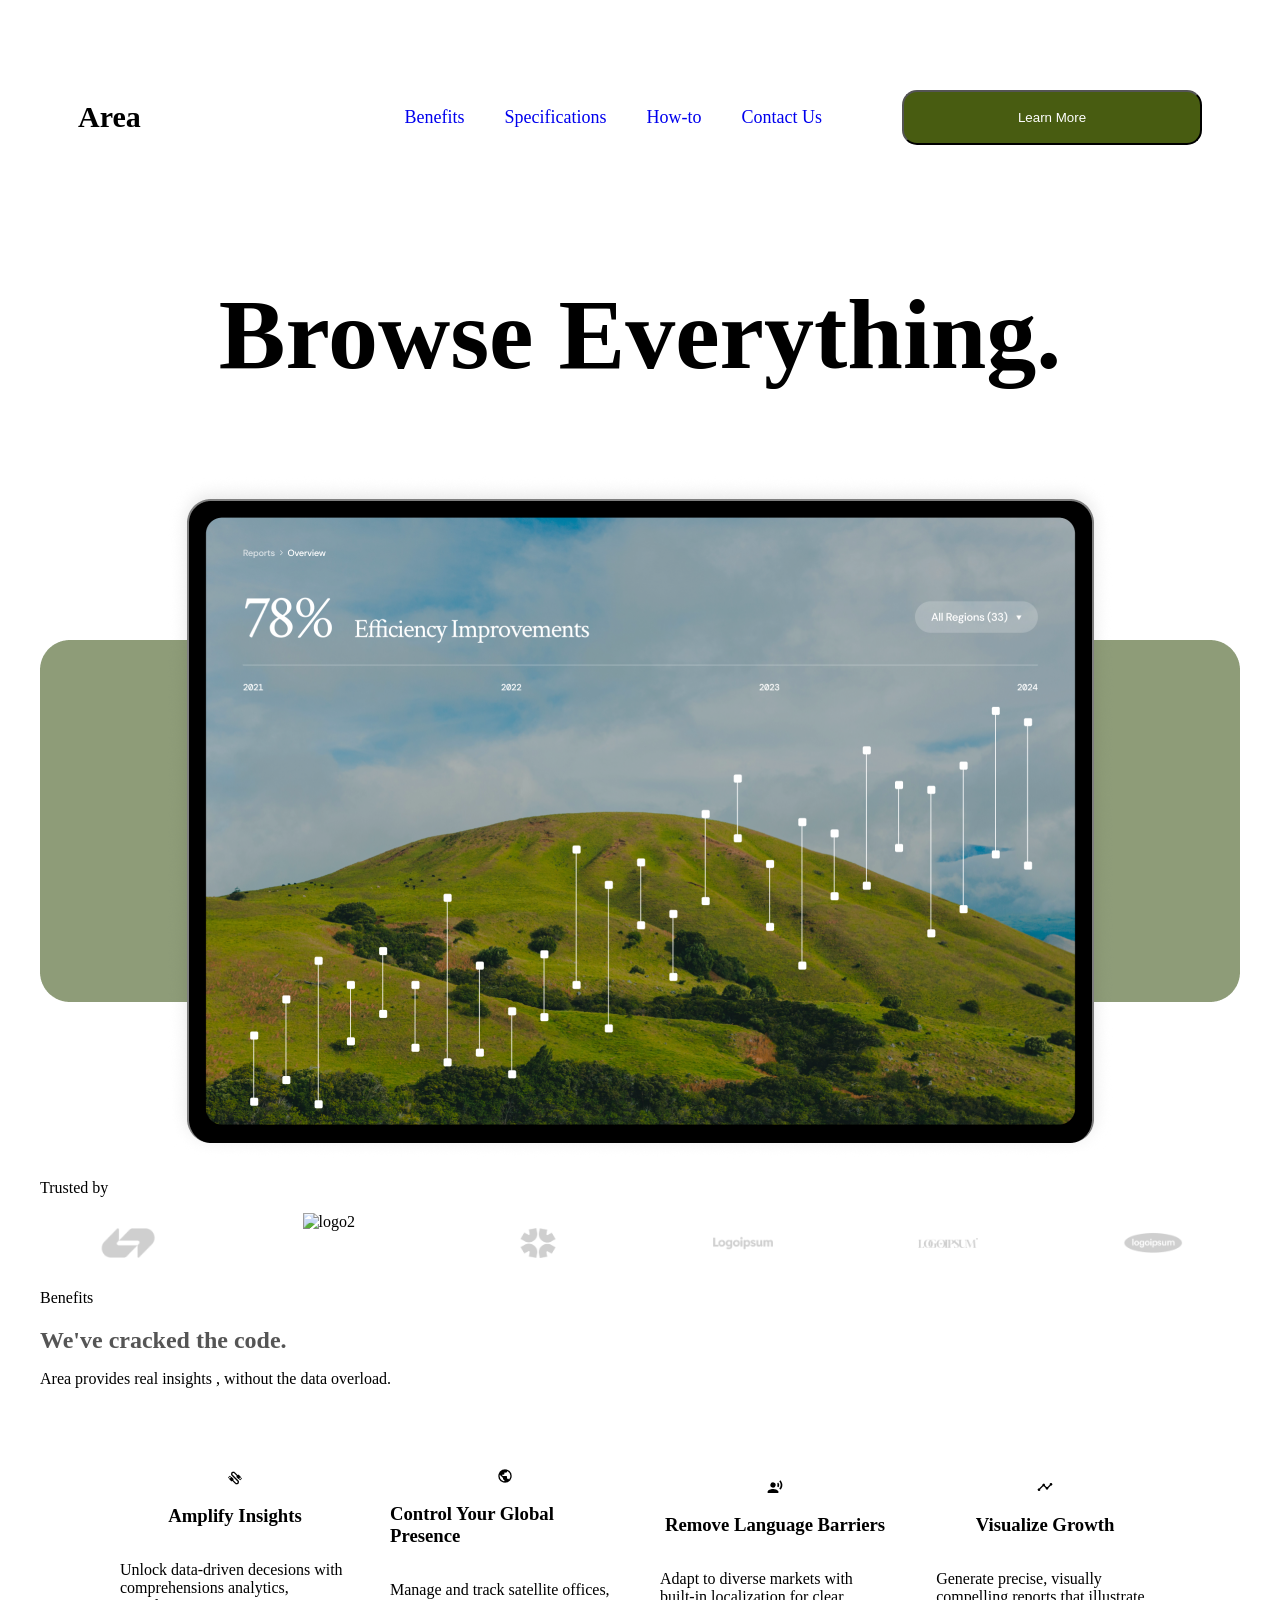
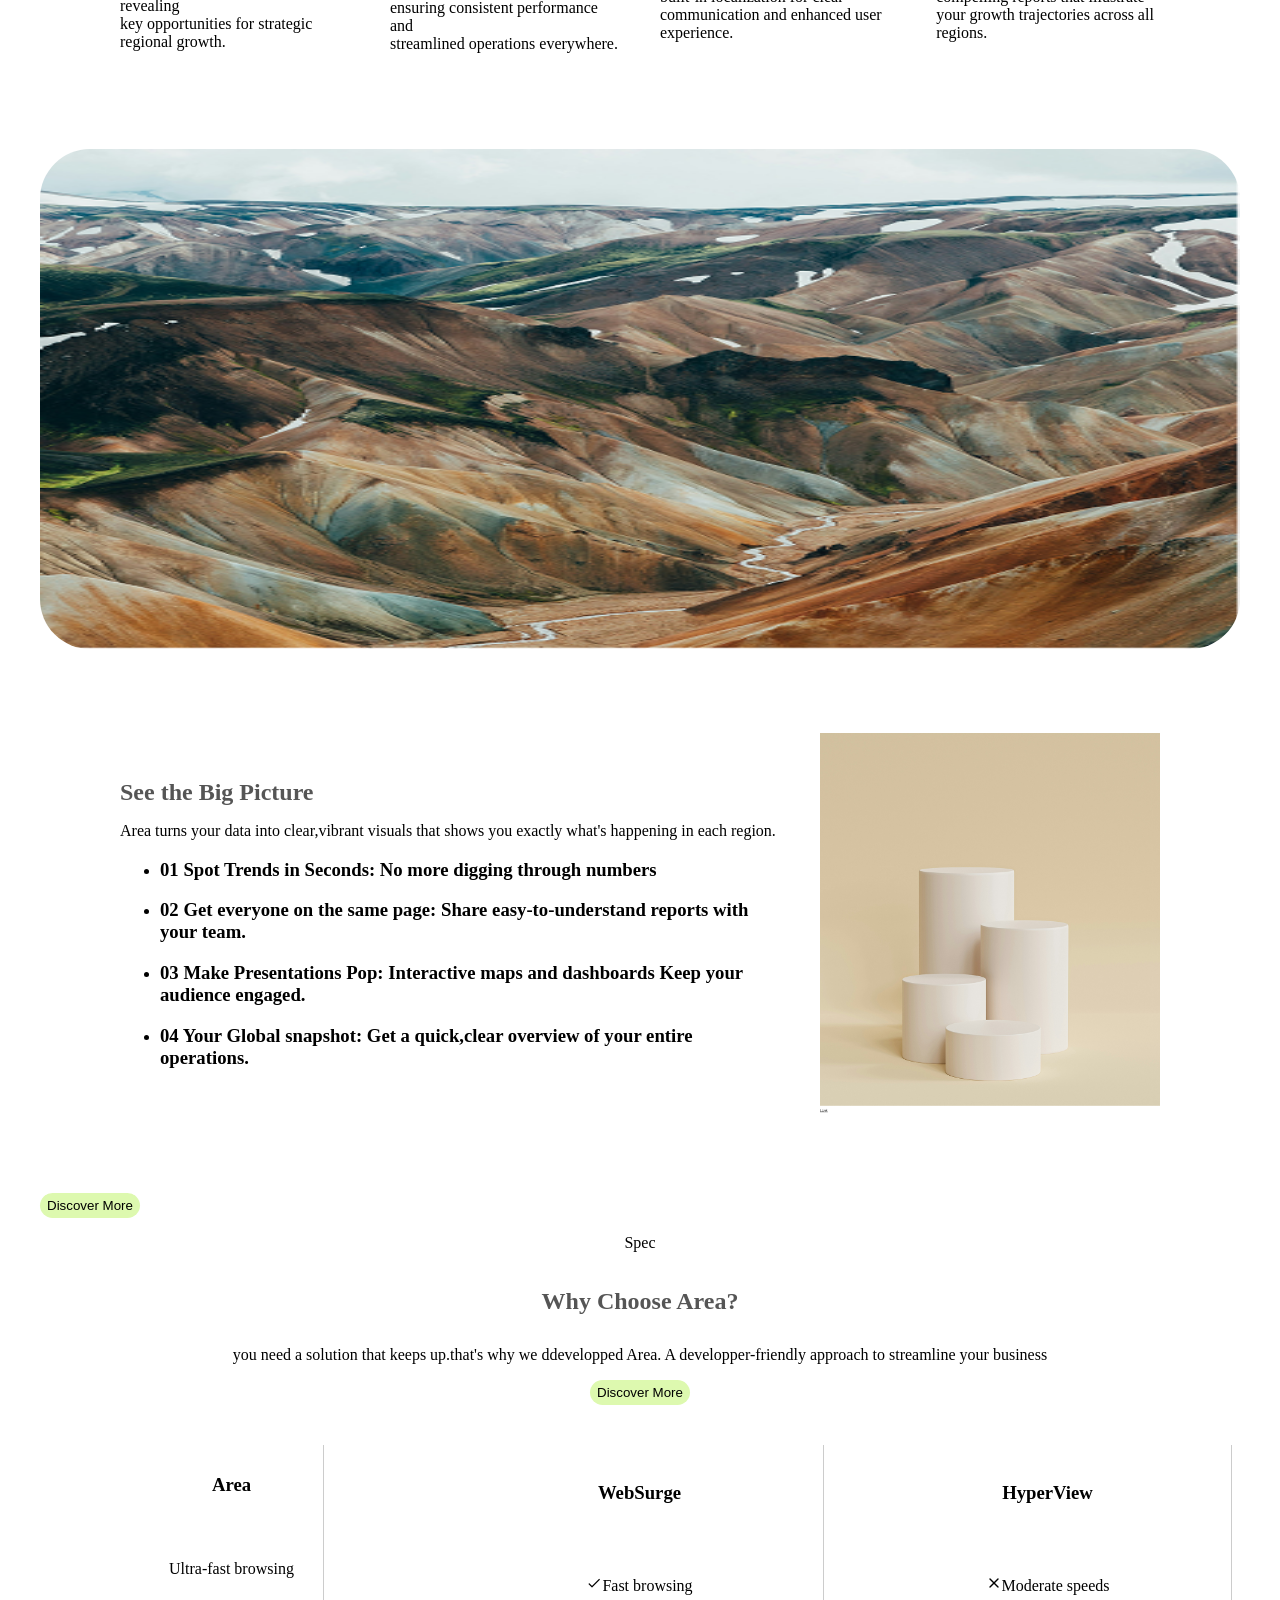
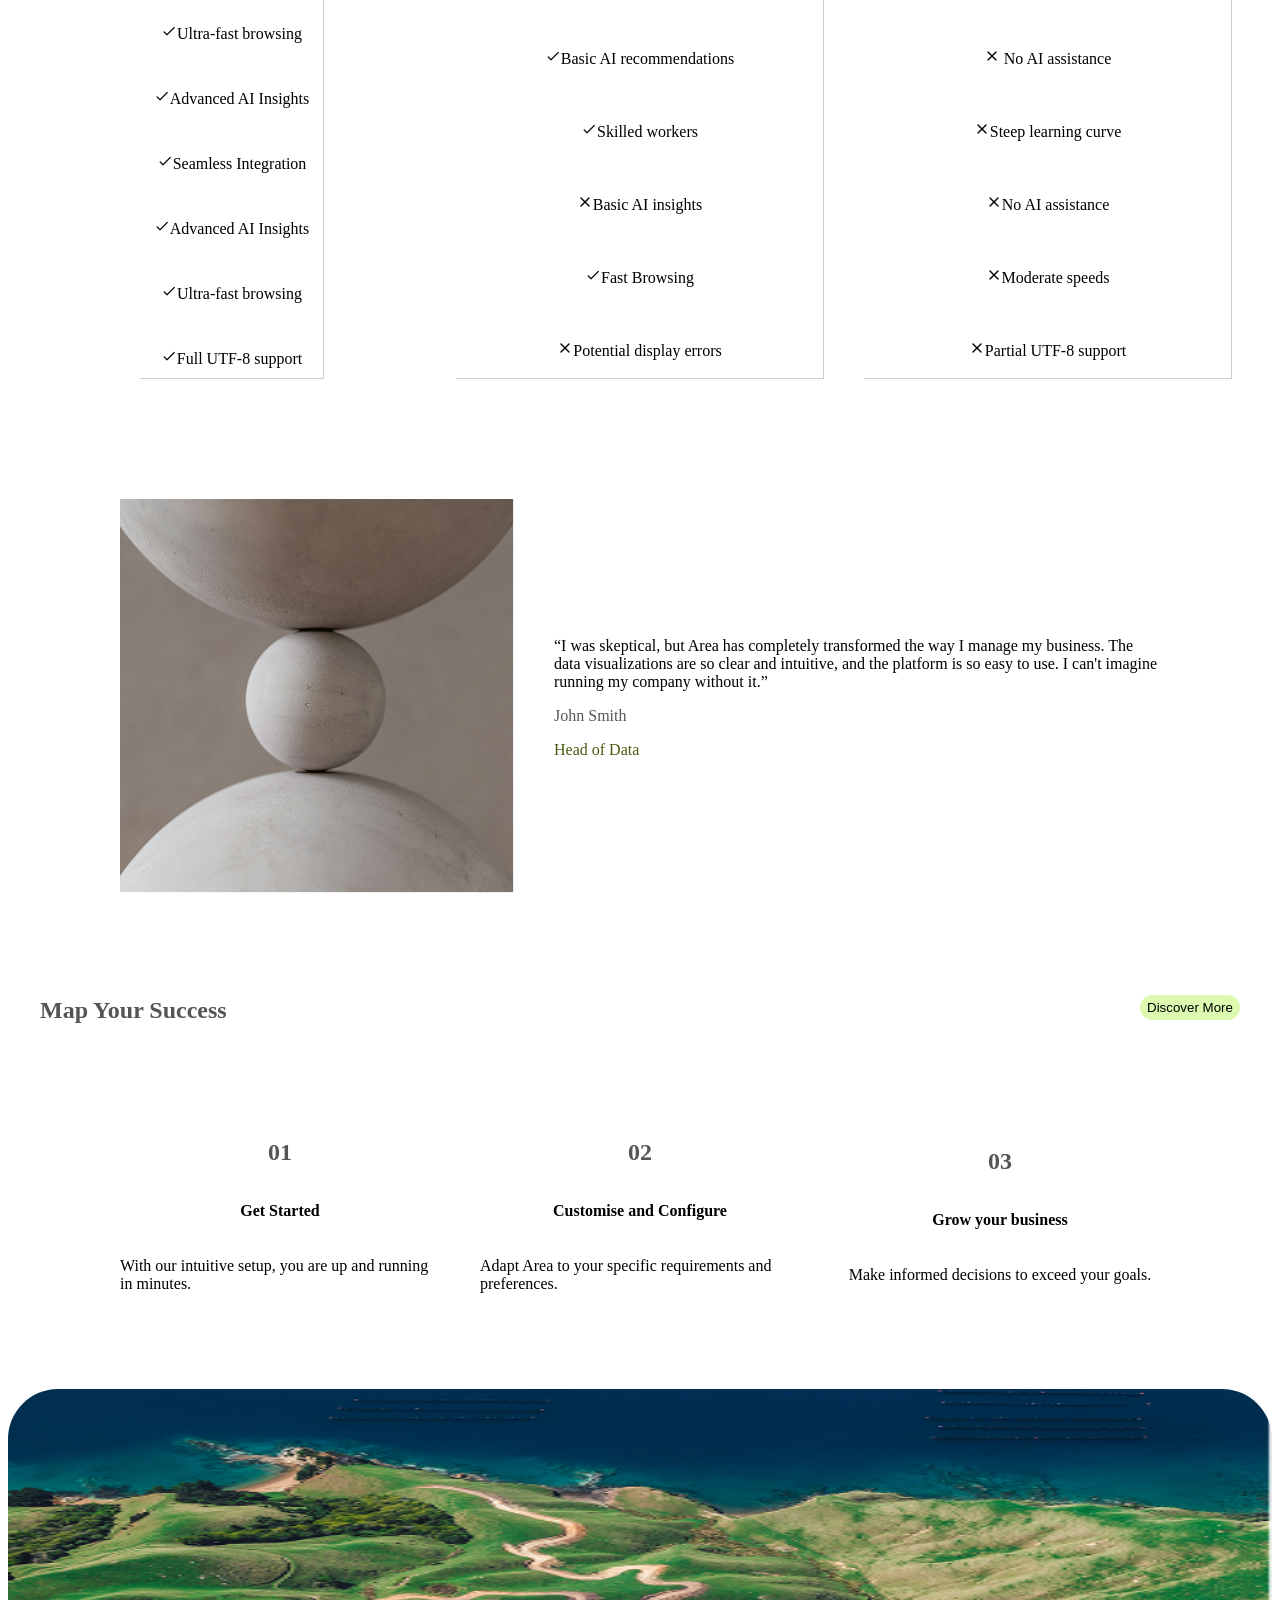
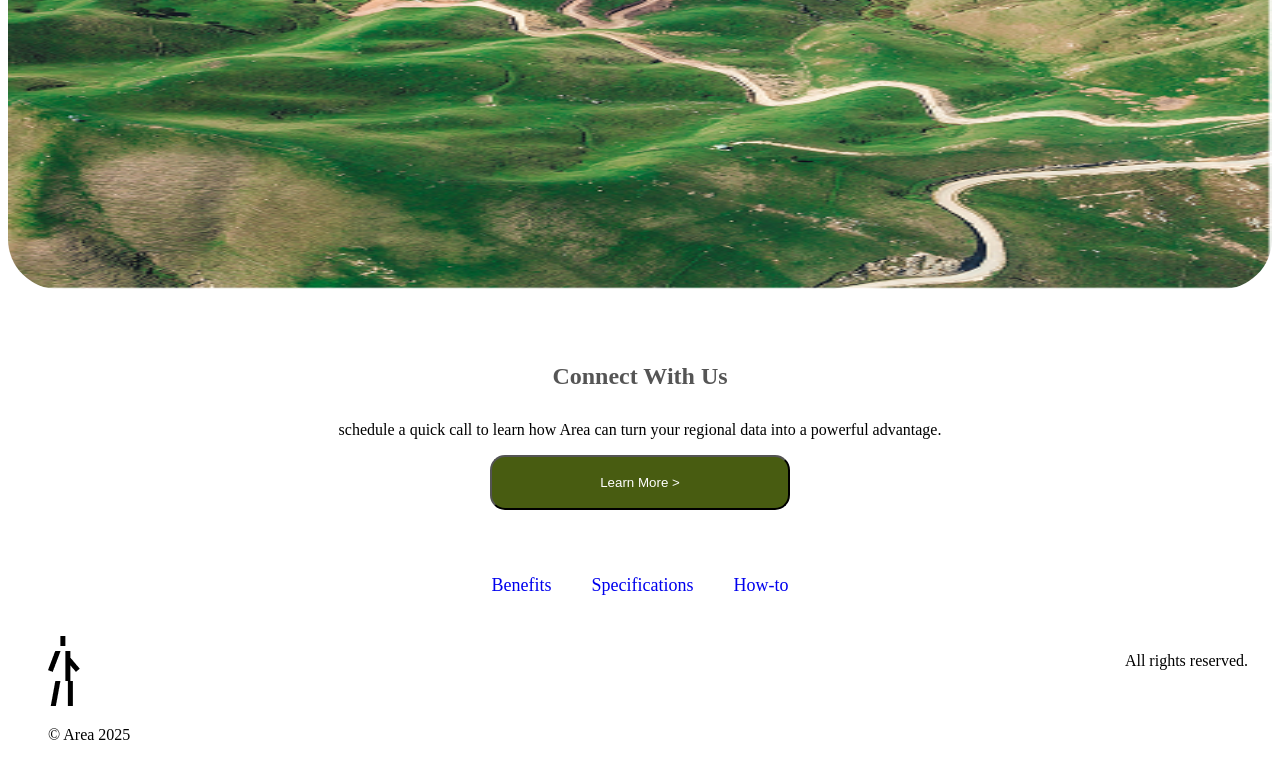
==== index.html @ ed783c45 "my first commit" ====
<!DOCTYPE html>
<html lang="en">
<head>
    <meta charset="UTF-8">
    <meta name="viewport" content="width=device-width, initial-scale=1.0">
    <title>Responsive webpage</title>
    <link rel="stylesheet" href="styles.css">
</head>
<body>
    <nav>
            <div class="navbar">
            <div class="text-wrapper">
                <h3>Area</h3>
            </div>
            <div class="links-wrapper">
                <a href="#benefits">Benefits</a>
                <a href="#specifications">Specifications</a>
                <a href="#how-to">How-to</a>
                <a href="#contact-us">Contact Us</a>
            </div>
            <div class="button-wrapper">
                <button type="button" class="primary-btn">Learn More</button>
            </div>
            </div>
    </nav>
    <section class="hero">
        <div class="container">
        <div class="hero-header">
        <h1>Browse Everything. </h1>
        </div>
        <img class="hero-image" src="sources/Breakpoint=Desktop.png" alt="an image of a desktop screen"> 
        </div>
    </section>
    <section class="logo-cloud">
        <div class="container">
            <p>Trusted by</p>
            <div class="logo-grid">
                <img src="sources/Logo7.png" alt="logo1">
                <img src="sources/logo 2.png" alt="logo2">
                <img src="sources/Logo (3).png" alt="logo3">    
                <img src="sources/Logo (4).png" alt="logo4">
                <img src="sources/Logo (5).png" alt="logo5">
                <img src="sources/Logo (6).png" alt="logo6">
            </div>
        </div>
    </section>
    <section id="benefits">
        <div class="container">
        <p>Benefits</p>
        <h2>We've cracked the code.</h2>
        <p>Area provides real insights , without the data overload.</p>
            <div class="grid">
                <div class="card">
                <img src="sources/Cable icon (1).png" alt="an icon of a cable">
                <h3>Amplify Insights</h3>
                <p>Unlock data-driven decesions with<br>comprehensions analytics, revealing <br> key opportunities for strategic regional growth.</p>
                </div>
                <div class="card">
                <img src="sources/Earth icon.png" alt="an icon of a globe">
                <h3>Control Your Global Presence</h3>
                <p>Manage and track satellite offices,<br>ensuring consistent performance and<br>streamlined operations everywhere.</p>
                </div>
                <div class="card">
                <img src="sources/Account icon.png" alt="an icon of a person">
                <h3>Remove Language Barriers</h3>
                <p>Adapt to diverse markets with<br> built-in localization for clear<br> communication and enhanced user experience.</p>
                </div>
                <div class="card">
                <img src="sources/Chart icon.png" alt="an icon of ">
                <h3>Visualize Growth</h3>
                <p>Generate precise, visually <br>compelling reports that illustrate <br> your growth trajectories across all<br> regions.</p>
                </div>
            </div>
        <img class="divider" src="sources/Image.png" alt="an image of some mountains" class="divider">
    </section>
    <section class="features">
        <div class="container">
        <div class="grid">
        <div>
        <h2>See the Big Picture</h2>
        <p>Area turns your data into clear,vibrant visuals that shows you exactly what's happening in each  region.</p>
        <ul>
            <li><h3> 01 Spot Trends in Seconds: No more digging through numbers</h3></li>
            <li><h3> 02 Get everyone on the same page: Share easy-to-understand reports with your team.</h3></li>
            <li><h3> 03 Make Presentations Pop: Interactive maps and dashboards Keep your audience engaged.</h3></li>
            <li><h3> 04 Your Global snapshot: Get a quick,clear overview of your entire operations.</h3></li>
        </ul>
        </div>
        <img class="img" src="sources/Photo row 2.png" alt="an image of some statues of wax">
        </div>
        <button type="button" class="secondary-btn">Discover More</button>
        </div>
    </section>
    <section >
        <div class="container">
            <div class="area">
            <p>Spec </p>
            <h2>Why Choose Area?</h2>
            <P>you need a solution that keeps up.that's why we ddevelopped Area. A developper-friendly approach to streamline your business </P>
            <button type="button" class="secondary-btn">Discover More</button>
            </div>
        </div>
        <section class="specification">
        <div class="specifications">
        <div class="container">
            <div class="table-row">
                <h3>Area</h3>
                <div class="table-cell">Ultra-fast browsing</div>
                <div class="table-cell"><span><img src="sources/Check icon.png"></span>Ultra-fast browsing</div>
                <div class="table-cell"><span><img src="sources/Check icon.png"></span>Advanced AI Insights </div>
                <div class="table-cell"><span><img src="sources/Check icon.png"></span>Seamless Integration</div>
                <div class="table-cell"><span><img src="sources/Check icon.png" ></span>Advanced AI Insights</div>
                <div class="table-cell"><span><img src="sources/Check icon.png"></span>Ultra-fast browsing</div>
                <div class="table-cell"><span><img src="sources/Check icon.png"></span>Full UTF-8 support</div>
                </div>
            </div>
            <div  class="table-row">
                <h3>WebSurge</h3>
                <div class="table-cell"><span><img src="sources/Check icon.png"></span>Fast browsing</div>
                <div class="table-cell"><span><img src="sources/Check icon.png"></span>Basic AI recommendations</div>
                <div class="table-cell"><span><img src= "sources/Check icon.png"></span>Skilled workers</div>
                <div class="table-cell"><span><img src="sources/Close icon.png"></span>Basic AI insights</div>
                <div class="table-cell"><span><img src="sources/Check icon.png"></span>Fast Browsing</div>
                <div class="table-cell"><span><img src="sources/Close icon.png"></span>Potential display errors</div>
            </div>
            <div class="table-row">   
                <h3>HyperView</h3>
                <div class="table-cell"><span><img src="sources/Close icon.png"></span>Moderate  speeds</div>
                <div class="table-cell"><span><img src="sources/Close icon.png"> </span>No AI assistance</div>
                <div class="table-cell"><span><img src="sources/Close icon.png"></span>Steep learning curve</div>
                <div class="table-cell"><span><img src="sources/Close icon.png"></span>No AI assistance</div>
                <div class="table-cell"><span><img src="sources/Close icon.png"></span>Moderate speeds</div>
                <div class="table-cell"><span><img src="sources/Close icon.png"></span>Partial UTF-8 support</div>
            </div>
            </div>
            </div>
    </section>
    <section class="testimonial">
        <div class="container">
            <div class="grid">
            <div class="testimage">
                <img src="sources/Image (1).png" alt="an image of three spheres" >
            </div>
            
            <div class="textcontainer">
                <p>“I was skeptical, but Area has completely transformed the way I manage my business. The data visualizations are so clear and intuitive, and the platform is so easy to use. I can't imagine running my company without it.”</p>
                <p class="gray">John Smith</p>
                <p class="green">Head of Data</p>
            </div>
          </div>  
        </div>
    </section>
    <section id="how-to">
        <div class="container">
            <div class="flex">
            <h2>Map Your Success</h2>
            <div class="left">
            <button type="button" class="secondary-btn">Discover More</button>
            </div>
            </div>
        </div>
        <div class = "container">
            <div class="grid">
                <div class="lockup">
                    <h2>01</h2>
                    <h4>Get Started</h4>
                    <p>With our intuitive setup, you are up and running in minutes.</p>
                </div>
                <div class="lockup">
                    <h2>02</h2>
                    <h4>Customise and Configure</h4>
                    <p>Adapt Area to your specific requirements and preferences.</p>
                </div>
                <div class="lockup">
                    <h2>03</h2>
                    <h4>Grow your business</h4>
                    <p>Make informed decisions to exceed your goals.</p>
                </div>
        </div>
        </div>
    </section>
    <section id="contact-us">
    <div class="devider">
        <img src="sources/Image1.png" alt="footer image" class="divider">
    </div>
    <div  class ="center">
        <h2>Connect With Us </h2>
        <p>schedule a quick call to learn how Area can turn your regional data into a powerful advantage. </p>
        <button type="button" class="primary-btn">Learn More ></button>
    </div>
    </section>
        <nav id="navbar">
            <div class="container">
            <div class="links-wrapper">
                <a href = "#benefits">Benefits </a>
                <a href = "#Specifications">Specifications </a>
                <a href = "#how-to">How-to </a>
            </div>
            </div>
        </nav>
    <footer>
            <div class="logo-container">
            <img src = "sources/Logo.png" alt="logo">
            <p>© Area 2025</p>
            </div>
            <div class="text-wrapper">
                <p>All rights reserved.</p>
            </div>
    </footer>
</body>
</html>
---- styles.css ----
.container{
    max-width: 1200px;
    margin: 0 auto;
    padding: 0 24px;
}
.text-wrapper {
    justify-self: start;
    
}
.text-wrapper h3{
    font-size: 30px;
    font-weight: bold;
    text-align: left;

}
.area{
    display:flex;
    align-items: center;
    justify-content: center;
    flex-direction: column;
}
.table-row{
    display: flex;
    align-items: center;
    justify-content: space-evenly;
    flex-direction: column;
    gap: 45px;
    padding: 10px;
    padding: 10px 14px;
    border-right: 1px solid #ccc;
    border-bottom: 1px solid #ccc;
}
.flex{
    display: flex;
    align-items: center;
    gap: 45px; 
    justify-content: space-between;


}
.secondary-btn{
    background-color: #ddf9af;
    text-align: center;
    text-decoration-color: #555;
    box-shadow: none;
    border: none;
    width: 100px;
    height: 25px;
    border-radius: 20px;
}
.links-wrapper{
    gap: 40px;
    text-align: center;
    align-items: center;
    display: flex;
    justify-content:center;
    text-decoration: none;
    font-size: 20px;
    font-weight: 20;
    font-style: bold;
    
   
}
.primary-btn{
    background-color: #485C11;
    border-radius: 15px;
    color: white;
    text-align: center;
    height: 55px;
    width: 300px;
    box-shadow: none;
}
.navbar{
    display: grid ;
    grid-template-columns:  1fr auto 1fr ;
    gap: 80px;
    align-items: center;
    margin: 20px 20px;
    padding: 10px;
     
}
.img{
    width: 340px;
    height: 380px;
}
.image-wrapper{
    position: relative;
    background: #8a9e7e;
    border-radius: 40px;    
    padding: 30px 60px;         
    display: flex;
    justify-content: center;
    align-items: center;
}
.image-wrapper img{
    aspect-ratio: 16 / 10;
}
h1{
    text-align: center;
    font-size: 100px;
    font-weight: bold;
}

.logo-grid{
    display: flex;
    align-items: center;
    flex: 1;
    justify-content: space-around;
    gap: 30px;
}
.logo-grid img{
    height: 60px;
    width: 60px;
    object-fit: contain;
}
a{
    text-decoration: none;
    font-weight: 400;
    font-size: large;

}
h2{
    color: #555;
    font-weight: bold;
    margin-bottom: 15px;

}
.card{
    display: flex;
    flex: 1;
    align-items: center;
    flex-direction: column;
    text-align: left;
    
    
}
.grid{
    display: flex;
    align-items: center;
    flex: 1;
    justify-content: space-between;
    gap: 40px;
    margin: 40px;
    padding: 40px;

}
.divider{
    width: 100%;
    height: 500px;
    border-radius: 50px;
}
.lockup{
    display: flex;
    flex: 1;
    align-items: center;
    flex-direction: column;
    text-align: left;
    justify-content: space-between;

}
nav{
   margin: 40px;
   display: flex;
   align-items: center;
   gap: 45px;
   justify-content: space-between;

    
}
.specifications{
    display: grid;
    grid-template-columns: repeat(3, 1fr);
    gap: 40px;
    padding: 40px;
}

.testimonial{
    display: flex;
    flex-direction: row;
    
}
.green{
    color:#485C11;
}
.gray{
    color:#555;
}
.center{
    display: flex;
    align-items: center;
    flex-direction: column;
    margin: 25px;
    padding: 25px;
}
footer{
    display: flex;
    flex-direction: row;
    gap: 45px;
    align-items: flex-start;
    width: 100%;              
    padding-left: 40px;
    justify-content: space-between;
    max-width: 1200px;
}
@media screen and (max-width=767px) {
    .flex{
        flex-direction: column;
        display: flex;
        gap: 25px;

    } .grid {
        flex-direction: column;
        display: flex;
        gap: 25px;

    }
    .specifications{
        flex-direction: column;
        display: flex;
        gap: 25px;
    }
    .hero-image{
        content: url(sources/Breakpoint=Mobile.png);
    }
    
}
@media screen and (min-width:767px) and (max-width:1024px){
    .hero-image{
        content: url(sources/Breakpoint=Tablet.png);
    }
    .flex{
        flex-direction: column;
        display: flex;
        gap: 25px;

    } .grid{
        flex-direction: column;
        display: flex;
        gap: 25px;

    } .specifications{
        flex-direction: column;
        display: flex;
        gap: 25px;
    }
    
}
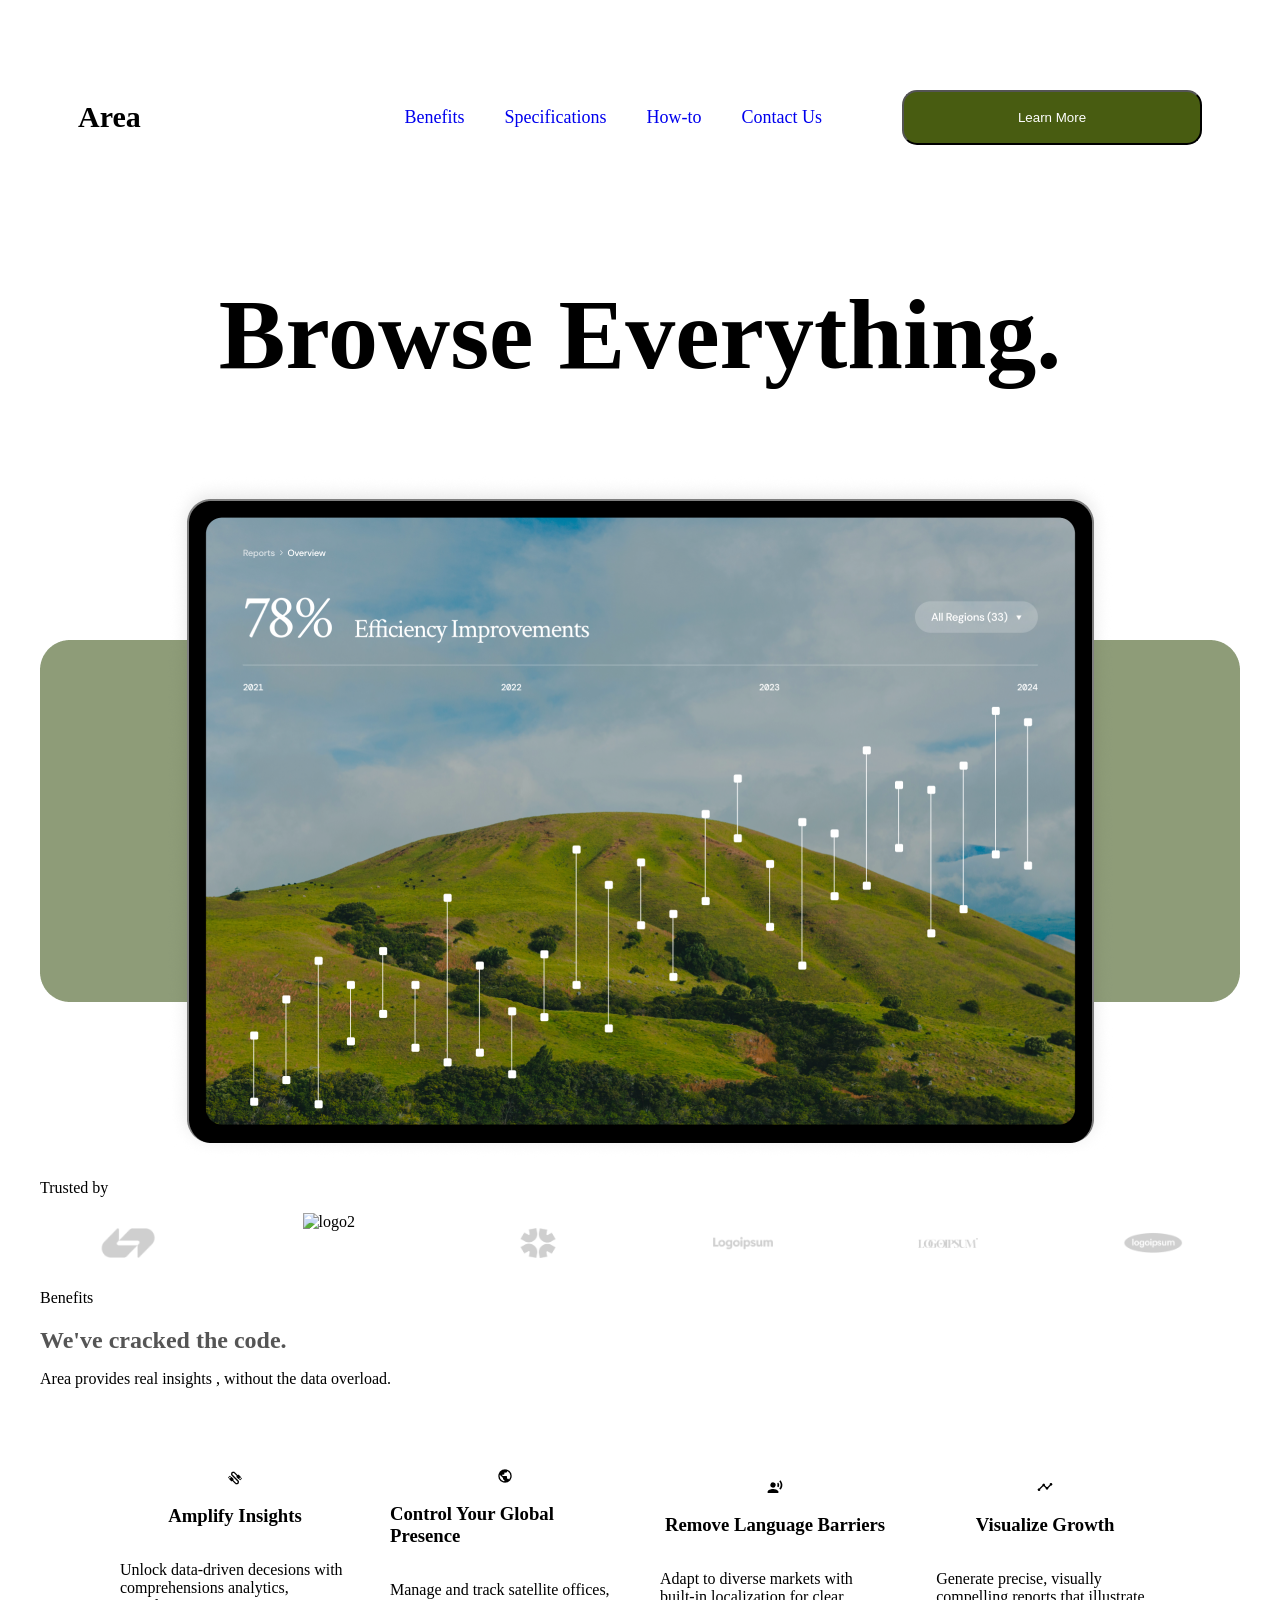
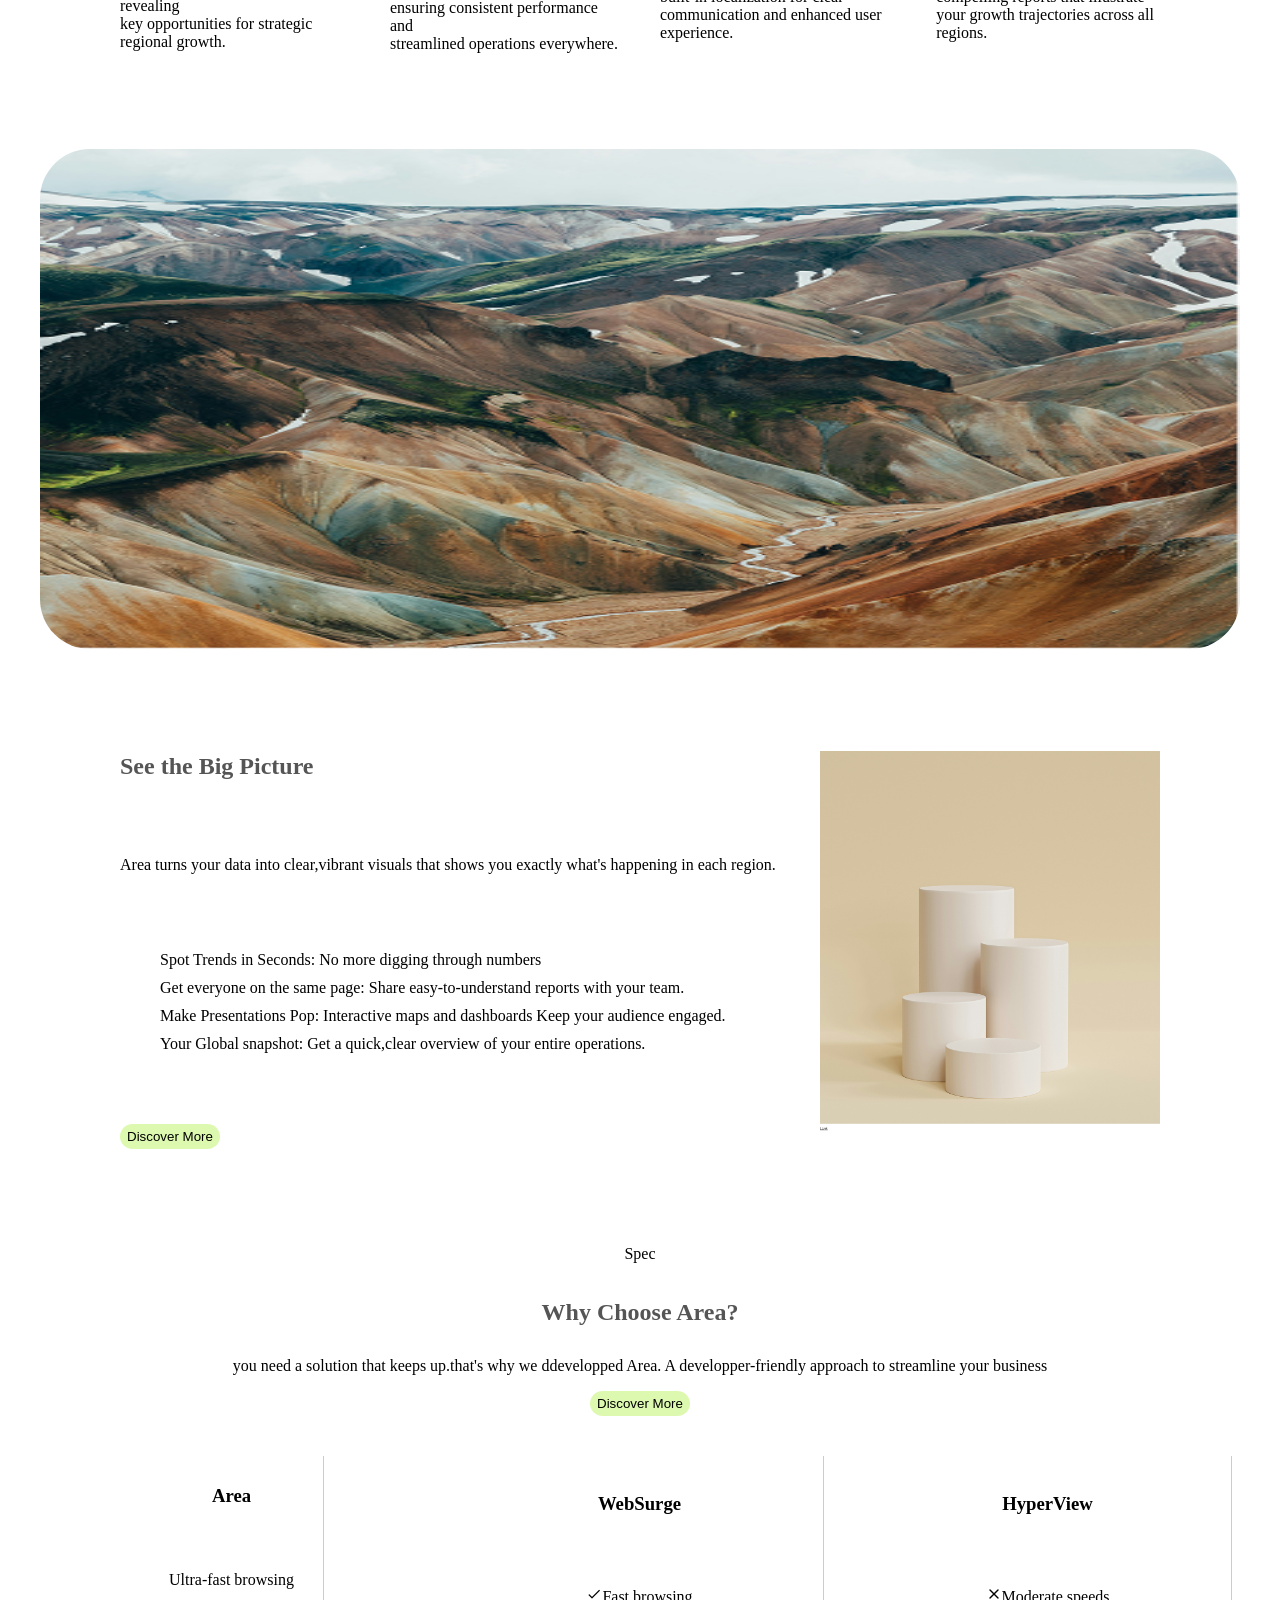
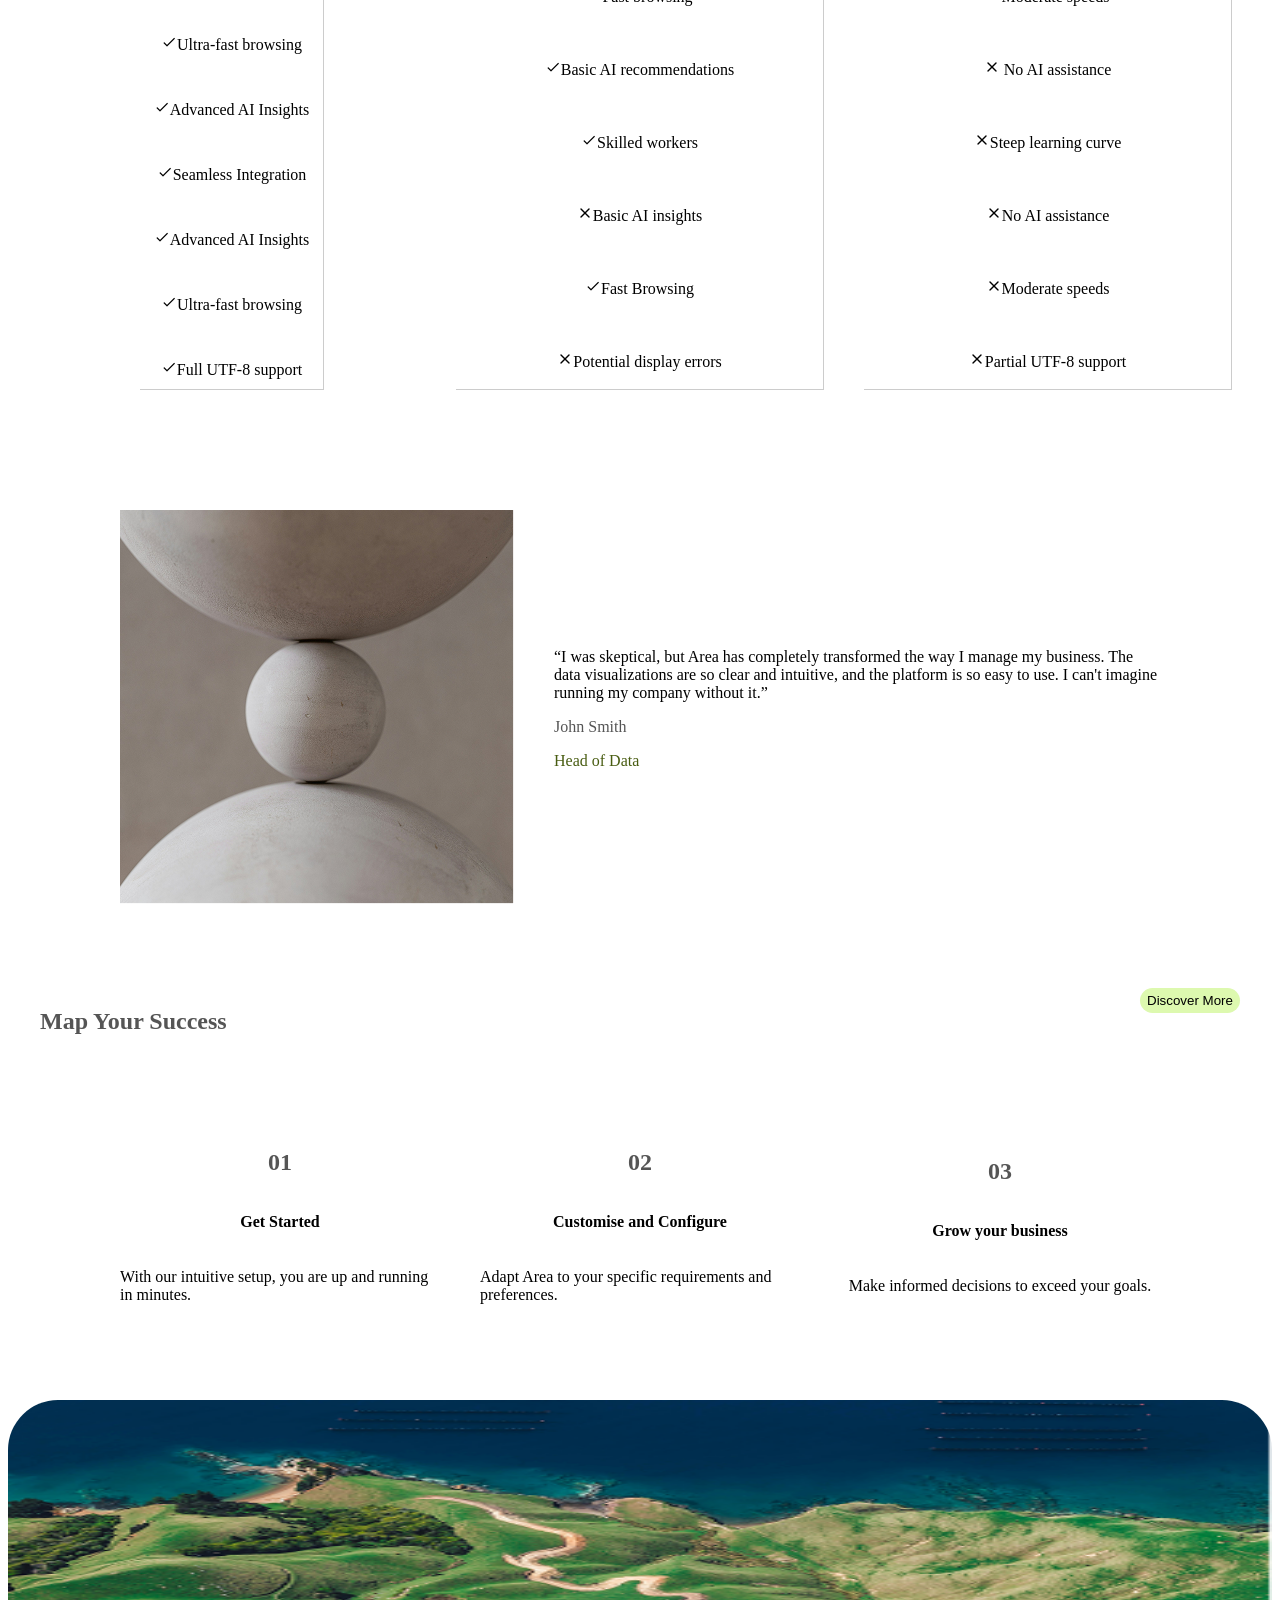
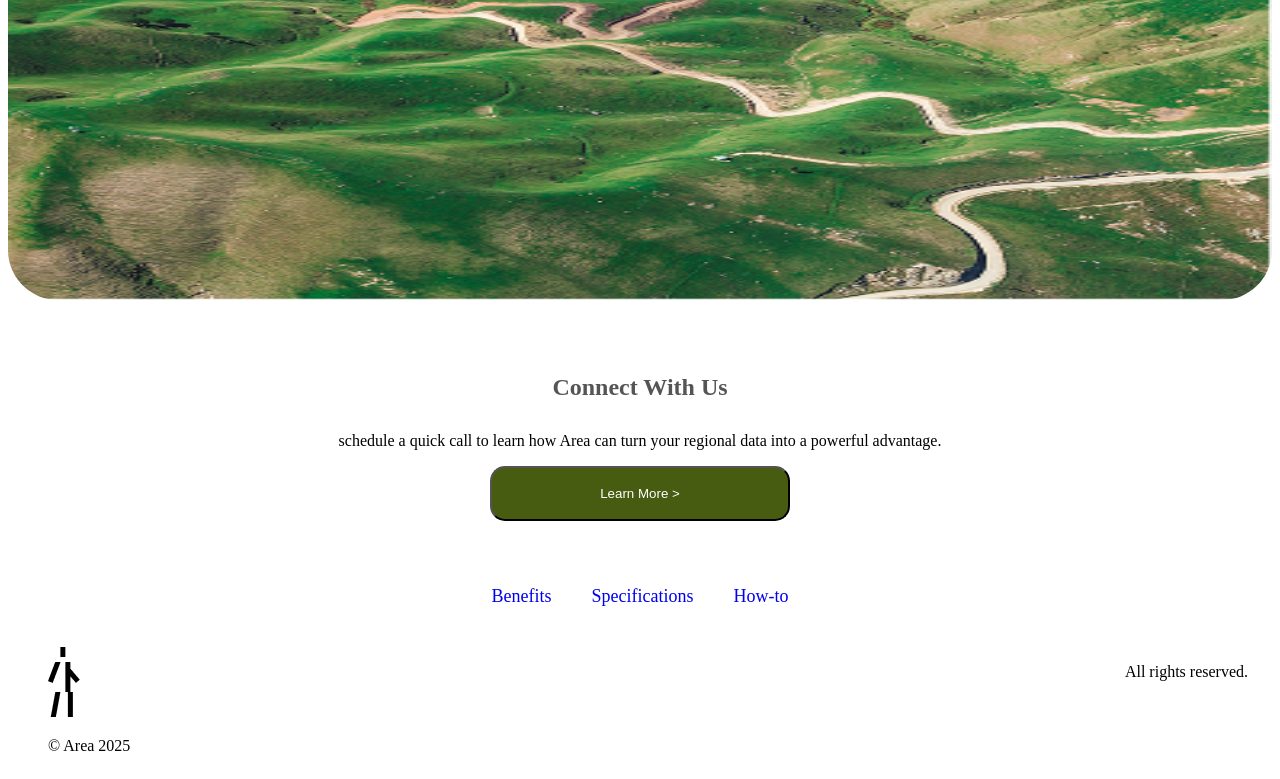
==== commit cc5f5e17: "update html and css" ====
--- a/index.html
+++ b/index.html
@@ -76,19 +76,19 @@
     <section class="features">
         <div class="container">
         <div class="grid">
-        <div>
+        <div class="flex">
         <h2>See the Big Picture</h2>
         <p>Area turns your data into clear,vibrant visuals that shows you exactly what's happening in each  region.</p>
         <ul>
-            <li><h3> 01 Spot Trends in Seconds: No more digging through numbers</h3></li>
-            <li><h3> 02 Get everyone on the same page: Share easy-to-understand reports with your team.</h3></li>
-            <li><h3> 03 Make Presentations Pop: Interactive maps and dashboards Keep your audience engaged.</h3></li>
-            <li><h3> 04 Your Global snapshot: Get a quick,clear overview of your entire operations.</h3></li>
+            <li> Spot Trends in Seconds: No more digging through numbers</li>
+            <li> Get everyone on the same page: Share easy-to-understand reports with your team.</li>
+            <li> Make Presentations Pop: Interactive maps and dashboards Keep your audience engaged.</li>
+            <li> Your Global snapshot: Get a quick,clear overview of your entire operations.</li>
         </ul>
+        <button type="button" class="secondary-btn">Discover More</button>
         </div>
         <img class="img" src="sources/Photo row 2.png" alt="an image of some statues of wax">
         </div>
-        <button type="button" class="secondary-btn">Discover More</button>
         </div>
     </section>
     <section >
@@ -152,7 +152,7 @@
     </section>
     <section id="how-to">
         <div class="container">
-            <div class="flex">
+            <div class="fle">
             <h2>Map Your Success</h2>
             <div class="left">
             <button type="button" class="secondary-btn">Discover More</button>
@@ -189,7 +189,7 @@
         <button type="button" class="primary-btn">Learn More ></button>
     </div>
     </section>
-        <nav id="navbar">
+        <nav>
             <div class="container">
             <div class="links-wrapper">
                 <a href = "#benefits">Benefits </a>
--- a/styles.css
+++ b/styles.css
@@ -32,11 +32,18 @@
 }
 .flex{
     display: flex;
-    align-items: center;
+    align-items: flex-start;
     gap: 45px; 
     justify-content: space-between;
-
-
+    flex-direction: column;
+
+
+}
+.fle{
+    display: flex;
+    flex-direction: row;
+    justify-content: space-between;
+    align-items: flex-start;
 }
 .secondary-btn{
     background-color: #ddf9af;
@@ -91,6 +98,7 @@
     display: flex;
     justify-content: center;
     align-items: center;
+    overflow: hidden;
 }
 .image-wrapper img{
     aspect-ratio: 16 / 10;
@@ -136,7 +144,7 @@
 }
 .grid{
     display: flex;
-    align-items: center;
+    align-items:center;
     flex: 1;
     justify-content: space-between;
     gap: 40px;
@@ -161,7 +169,7 @@
 nav{
    margin: 40px;
    display: flex;
-   align-items: center;
+   align-items: flex-start;
    gap: 45px;
    justify-content: space-between;
 
@@ -215,13 +223,20 @@
 
     }
     .specifications{
-        flex-direction: column;
-        display: flex;
+        overflow-x: scroll;
         gap: 25px;
     }
     .hero-image{
         content: url(sources/Breakpoint=Mobile.png);
     }
+    img{
+        height: 200px;
+        width: auto;
+    }
+    *{
+        overflow: scroll;
+    }
+
     
 }
 @media screen and (min-width:767px) and (max-width:1024px){
@@ -243,5 +258,27 @@
         display: flex;
         gap: 25px;
     }
-    
-}
+    *{
+        overflow: hidden;
+    }
+    
+}
+ul{
+    list-style: none;
+    counter-reset: item;
+    padding: 0;
+
+}
+ul li{
+    counter-increment: item;
+    margin-bottom: 10px;
+    position: relative;
+    padding-left: 40px;
+}
+ul li ::before{
+    content: counter(item,decimal-leading-zero);
+    position: absolute;
+    left: 0;
+    font-weight: bold;
+    font-family: 'Franklin Gothic Medium', 'Arial Narrow', Arial, sans-serif;
+}
